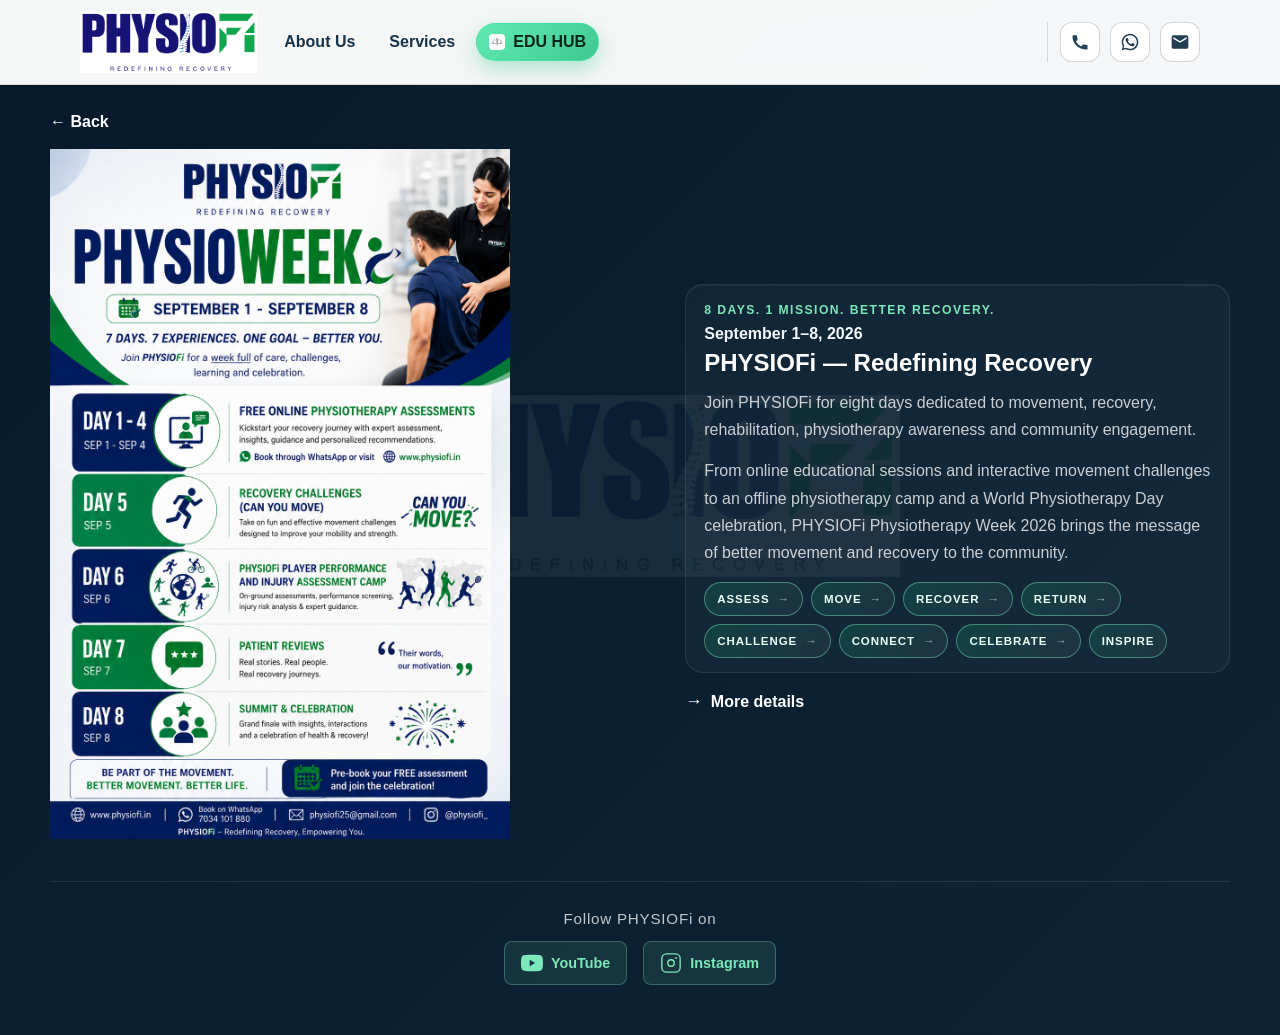
==== event-detail.html @ c36740af "Add files via upload" ====
<!DOCTYPE html>
<html lang="en">
  <head>
    <meta charset="UTF-8" />
    <meta name="viewport" content="width=device-width, initial-scale=1.0" />
    <title>Poster Details</title>
    <link rel="stylesheet" href="./styles.css" />
    <link rel="stylesheet" href="event.css" />
  </head>
  <body>
    <header class="topbar" id="top">
      <div class="container topbar__inner">
        <a class="brand" href="./" aria-label="Homepage">
          <img class="brand__logo" src="./logo.png" alt="PHYSIOFi logo" width="40" height="40" />
        </a>

        <nav class="nav" aria-label="Primary">
          <a class="nav__link" href="./#about">About Us</a>
          <a class="nav__link" href="./#services">Services</a>
          <a class="nav__link nav__link--edu" href="./#edu-hub">
            <img class="nav__edu-icon" src="./edu hub 2.png" alt="PHYSIOFi EDU HUB" width="18" height="18" />
            <span>EDU HUB</span>
          </a>
        </nav>

        <div class="quick" aria-label="Quick contact links">
          <div class="phone-menu-wrap">
            <a class="icon-btn" href="#" id="callLink" aria-label="Call us" aria-haspopup="true" aria-expanded="false" title="Call">
              <svg viewBox="0 0 24 24" aria-hidden="true">
                <path d="M6.62 10.79a15.05 15.05 0 0 0 6.59 6.59l2.2-2.2a1 1 0 0 1 1.01-.24c1.12.37 2.33.57 3.58.57a1 1 0 0 1 1 1V20a1 1 0 0 1-1 1C10.07 21 3 13.93 3 5a1 1 0 0 1 1-1h3.5a1 1 0 0 1 1 1c0 1.25.2 2.46.57 3.58a1 1 0 0 1-.24 1.01l-2.2 2.2Z" />
              </svg>
            </a>
            <div class="phone-menu" id="navPhoneMenu" hidden></div>
          </div>
          <a class="icon-btn" href="#" id="whatsAppLink" aria-label="WhatsApp us" title="WhatsApp">
            <svg viewBox="0 0 24 24" aria-hidden="true">
              <path d="M12.04 2C6.53 2 2.07 6.47 2.07 12c0 1.77.46 3.5 1.33 5.03L2 22l5.12-1.35A9.9 9.9 0 0 0 12.04 22c5.51 0 9.96-4.47 9.96-10S17.55 2 12.04 2Zm0 18.2c-1.55 0-3.06-.41-4.39-1.18l-.32-.19-3.04.8.81-2.96-.21-.34A8.17 8.17 0 0 1 3.88 12c0-4.52 3.67-8.2 8.16-8.2 4.5 0 8.16 3.68 8.16 8.2s-3.66 8.2-8.16 8.2Zm4.76-6.17c-.26-.13-1.54-.76-1.78-.85-.24-.09-.41-.13-.58.13-.17.26-.67.85-.82 1.03-.15.17-.3.2-.56.07-.26-.13-1.09-.4-2.07-1.28-.77-.69-1.29-1.54-1.44-1.8-.15-.26-.02-.4.11-.53.12-.12.26-.3.39-.45.13-.15.17-.26.26-.43.09-.17.04-.33-.02-.46-.06-.13-.58-1.39-.8-1.9-.21-.5-.43-.43-.58-.44h-.5c-.17 0-.46.07-.7.33-.24.26-.92.9-.92 2.2s.95 2.56 1.08 2.73c.13.17 1.86 2.85 4.5 3.99.63.27 1.12.43 1.5.55.63.2 1.2.17 1.65.1.5-.07 1.54-.63 1.76-1.24.22-.61.22-1.13.15-1.24-.07-.11-.24-.17-.5-.3Z" />
            </svg>
          </a>
          <a class="icon-btn" href="#" id="emailLink" aria-label="Email us" title="Email">
            <svg viewBox="0 0 24 24" aria-hidden="true">
              <path d="M20 4H4a2 2 0 0 0-2 2v12a2 2 0 0 0 2 2h16a2 2 0 0 0 2-2V6a2 2 0 0 0-2-2Zm0 4-8 5L4 8V6l8 5 8-5v2Z" />
            </svg>
          </a>
        </div>
      </div>
    </header>

    <main class="detail-page">
      <article class="detail-card">
        <header class="detail-header">
          <a class="back-link" href="./index.html">← Back</a>
        </header>

        <div class="detail-content">
          <div class="detail-image">
            <img id="detailImage" src="poster1.jpeg" alt="Event poster" />
          </div>

          <div class="detail-info">
            <div class="week-summary" aria-label="PHYSIOFi Physiotherapy Week overview">
              <div class="week-summary__eyebrow">8 Days. 1 Mission. Better Recovery.</div>
              <div class="week-summary__date">September 1–8, 2026</div>
              <div class="week-summary__title">PHYSIOFi — Redefining Recovery</div>
              <p class="week-summary__text">
                Join PHYSIOFi for eight days dedicated to movement, recovery, rehabilitation,
                physiotherapy awareness and community engagement.
              </p>
              <p class="week-summary__text">
                From online educational sessions and interactive movement challenges to an
                offline physiotherapy camp and a World Physiotherapy Day celebration,
                PHYSIOFi Physiotherapy Week 2026 brings the message of better movement and
                recovery to the community.
              </p>

              <div class="journey-steps" aria-label="Recovery journey steps">
                <span class="journey-step">ASSESS</span>
                <span class="journey-step">MOVE</span>
                <span class="journey-step">RECOVER</span>
                <span class="journey-step">RETURN</span>
                <span class="journey-step">CHALLENGE</span>
                <span class="journey-step">CONNECT</span>
                <span class="journey-step">CELEBRATE</span>
                <span class="journey-step">INSPIRE</span>
              </div>
            </div>

            <button class="more-details-toggle" type="button" aria-expanded="false">
              <span class="toggle-arrow">→</span>
              <span class="toggle-label">More details</span>
            </button>
          </div>
        </div>

        <div class="more-details-panel" hidden>
          <div class="more-details-header">
            <h3>More event highlights</h3>
          </div>

          <div class="event-itinerary" aria-label="PHYSIOFi Physiotherapy Week itinerary">
            <article class="day-card">
              <div class="day-card__copy">
                <div class="day-card__label">DAY 1 — SEPTEMBER 1</div>
                <h4>ASSESS</h4>
                <h5>Know Your Movement</h5>
                <p>
                  The campaign begins by helping people understand why movement matters.
                  Explore topics such as understanding common movement problems, the role of
                  physiotherapy, pain and movement awareness, posture, everyday habits, and
                  when professional assessment may be relevant.
                </p>
              </div>
            </article>

            <article class="day-card">
              <div class="day-card__copy">
                <div class="day-card__label">DAY 2 — SEPTEMBER 2</div>
                <h4>MOVE</h4>
                <h5>Move Better</h5>
                <p>
                  Day 2 focuses on movement awareness, mobility and healthy lifestyle habits,
                  helping people build better functional movement through posture, flexibility,
                  exercise patterns and everyday activity.
                </p>
              </div>
            </article>

            <article class="day-card">
              <div class="day-card__copy">
                <div class="day-card__label">DAY 3 — SEPTEMBER 3</div>
                <h4>RECOVER</h4>
                <h5>Understanding Recovery</h5>
                <p>
                  Recovery is a process—not simply the absence of pain. This day explores
                  rehabilitation principles including injury recovery, post-operative rehab,
                  musculoskeletal rehabilitation, exercise progression and functional recovery.
                </p>
              </div>
            </article>

            <article class="day-card">
              <div class="day-card__copy">
                <div class="day-card__label">DAY 4 — SEPTEMBER 4</div>
                <h4>RETURN</h4>
                <h5>Get Back to What You Love</h5>
                <p>
                  Recovery becomes meaningful when it helps people return to the activities
                  that matter most. Explore sports and physical activity, strength and
                  conditioning, functional rehabilitation, everyday movement and personal goals.
                </p>
              </div>
            </article>

            <article class="day-card">
              <div class="day-card__copy">
                <div class="day-card__label">DAY 5 — SEPTEMBER 5</div>
                <h4>CHALLENGE</h4>
                <h5>PHYSIOFi Recovery Challenge</h5>
                <p>
                  Can You Move? This online movement and engagement activity encourages people
                  to participate safely, stay active and share their recovery journey through a
                  guided challenge experience.
                </p>
              </div>
            </article>

            <article class="day-card day-card--featured" id="day-6-section">
              <div class="day-card__copy">
                <div class="day-card__label">DAY 6 — SEPTEMBER 6</div>
                <h4>CONNECT</h4>
                <h5>PHYSIOFi MOVE &amp; RECOVER CAMP</h5>
                <p>
                  Physiotherapy Beyond the Screen. After five days of online engagement,
                  PHYSIOFi brings the campaign into the community with an interactive day focused
                  on movement, rehabilitation and awareness.
                </p>
                <p>
                  The PHYSIOFi MOVE &amp; RECOVER CAMP is the campaign’s primary offline event,
                  bringing physiotherapy professionals and the community together to learn,
                  move and reconnect.
                </p>
                <div class="day-6-details">
                  <div class="event-detail-item">
                    <strong>Date:</strong>
                    <p>06 September 2026</p>
                  </div>
                  <div class="event-detail-item">
                    <strong>Venues:</strong>
                    <p>MMMHSS Kuttayi, Malappuram</p>
                    <p>Moulana Football Academy, Kuttayi</p>
                  </div>
                  <div class="event-detail-item">
                    <div class="contact-links">
                      <a href="tel:9995330769" class="contact-btn call-btn" aria-label="Call 9995330769">
                        <svg viewBox="0 0 24 24" aria-hidden="true">
                          <path d="M6.62 10.79a15.05 15.05 0 0 0 6.59 6.59l2.2-2.2a1 1 0 0 1 1.01-.24c1.12.37 2.33.57 3.58.57a1 1 0 0 1 1 1V20a1 1 0 0 1-1 1C10.07 21 3 13.93 3 5a1 1 0 0 1 1-1h3.5a1 1 0 0 1 1 1c0 1.25.2 2.46.57 3.58a1 1 0 0 1-.24 1.01l-2.2 2.2Z" />
                        </svg>
                        Call
                      </a>
                      <a href="https://wa.me/9995330769" class="contact-btn whatsapp-btn" target="_blank" aria-label="WhatsApp 9995330769">
                        <svg viewBox="0 0 24 24" aria-hidden="true">
                          <path d="M12.04 2C6.53 2 2.07 6.47 2.07 12c0 1.77.46 3.5 1.33 5.03L2 22l5.12-1.35A9.9 9.9 0 0 0 12.04 22c5.51 0 9.96-4.47 9.96-10S17.55 2 12.04 2Zm0 18.2c-1.55 0-3.06-.41-4.39-1.18l-.32-.19-3.04.8.81-2.96-.21-.34A8.17 8.17 0 0 1 3.88 12c0-4.52 3.67-8.2 8.16-8.2 4.5 0 8.16 3.68 8.16 8.2s-3.66 8.2-8.16 8.2Zm4.76-6.17c-.26-.13-1.54-.76-1.78-.85-.24-.09-.41-.13-.58.13-.17.26-.67.85-.82 1.03-.15.17-.3.2-.56.07-.26-.13-1.09-.4-2.07-1.28-.77-.69-1.29-1.54-1.44-1.8-.15-.26-.02-.4.11-.53.12-.12.26-.3.39-.45.13-.15.17-.26.26-.43.09-.17.04-.33-.02-.46-.06-.13-.58-1.39-.8-1.9-.21-.5-.43-.43-.58-.44h-.5c-.17 0-.46.07-.7.33-.24.26-.92.9-.92 2.2s.95 2.56 1.08 2.73c.13.17 1.86 2.85 4.5 3.99.63.27 1.12.43 1.5.55.63.2 1.2.17 1.65.1.5-.07 1.54-.63 1.76-1.24.22-.61.22-1.13.15-1.24-.07-.11-.24-.17-.5-.3Z" />
                        </svg>
                        WhatsApp
                      </a>
                    </div>
                    <p class="register-text"><strong>Register Now</strong></p>
                  </div>
                </div>              </div>

              <a class="day-card__visual" href="./event-detail.html?poster=2" aria-label="View poster 2">
                <img src="./poster2.jpeg" alt="Poster 2 for Day 6" />
              </a>
            </article>

            <article class="day-card">
              <div class="day-card__copy">
                <div class="day-card__label">DAY 7 — SEPTEMBER 7</div>
                <h4>CELEBRATE</h4>
                <h5>Behind Every Recovery</h5>
                <p>
                  Physiotherapy is about more than treatment. It is about helping people regain
                  movement, confidence, independence and quality of life. Day 7 celebrates the
                  physiotherapists, patients, athletes, healthcare professionals and communities
                  that make recovery possible.
                </p>
              </div>
            </article>

            <article class="day-card">
              <div class="day-card__copy">
                <div class="day-card__label">DAY 8 — SEPTEMBER 8</div>
                <h4>INSPIRE</h4>
                <h5>World Physiotherapy Day Grand Finale</h5>
                <p>
                  The final day brings PHYSIOFi Physiotherapy Week to its conclusion with a
                  special online celebration for World Physiotherapy Day, including the PHYSIOFi
                  Digital Physiotherapy Summit.
                </p>
                <ul>
                  <li>Expert Physiotherapy Talks</li>
                  <li>Sports Rehabilitation Session</li>
                  <li>The Future of Digital Physiotherapy</li>
                  <li>Patient Recovery Stories</li>
                  <li>Student &amp; Career Session</li>
                  <li>Live Q&amp;A</li>
                </ul>
              </div>
            </article>
          </div>
        </div>

        <div class="social-footer">
          <p class="follow-text">Follow PHYSIOFi on</p>
          <div class="social-links">
            <a href="https://www.youtube.com/@PHYSIOFI" target="_blank" rel="noopener noreferrer" class="social-btn youtube-btn" aria-label="Follow on YouTube">
              <svg viewBox="0 0 24 24" aria-hidden="true">
                <path d="M23.5 6.2c-.3-1.3-1.3-2.3-2.6-2.6C19.4 3 12 3 12 3s-7.4 0-8.9.6c-1.3.3-2.3 1.3-2.6 2.6C0 7.7 0 12 0 12s0 4.3.5 5.8c.3 1.3 1.3 2.3 2.6 2.6 1.5.6 8.9.6 8.9.6s7.4 0 8.9-.6c1.3-.3 2.3-1.3 2.6-2.6.5-1.5.5-5.8.5-5.8s0-4.3-.5-5.8zM9.5 15.6V8.4l5.9 3.6-5.9 3.6z" fill="currentColor" />
              </svg>
              YouTube
            </a>
            <a href="https://www.instagram.com/physiofi/" target="_blank" rel="noopener noreferrer" class="social-btn instagram-btn" aria-label="Follow on Instagram">
              <svg viewBox="0 0 24 24" aria-hidden="true">
                <path d="M7 2h10c2.76 0 5 2.24 5 5v10c0 2.76-2.24 5-5 5H7c-2.76 0-5-2.24-5-5V7c0-2.76 2.24-5 5-5z" fill="none" stroke="currentColor" stroke-width="1.5" />
                <circle cx="12" cy="12" r="3.5" fill="none" stroke="currentColor" stroke-width="1.5" />
                <circle cx="17.5" cy="6.5" r="1" fill="currentColor" />
              </svg>
              Instagram
            </a>
          </div>
        </div>
      </article>
    </main>

    <script>
      const posterData = {
        1: {
          title: 'Poster 1',
          image: 'poster1.jpeg',
          description: 'A special event experience designed to bring together innovation, learning, and meaningful networking for the PHYSIOFI community.',
          date: 'Date: Coming soon',
          location: 'Venue: To be announced'
        },
        2: {
          title: 'Poster 2',
          image: 'poster1.jpeg',
          description: 'Explore creative sessions, inspiring conversations, and an energetic atmosphere that celebrates progress, collaboration, and growth.',
          date: 'Date: Coming soon',
          location: 'Venue: To be announced'
        },
        3: {
          title: 'Poster 3',
          image: 'poster1.jpeg',
          description: 'Join us for a high-impact showcase of ideas, people, and experiences built for curiosity, connection, and unforgettable memories.',
          date: 'Date: Coming soon',
          location: 'Venue: To be announced'
        },
        4: {
          title: 'Poster 4',
          image: 'poster1.jpeg',
          description: 'A vibrant look into the event’s atmosphere, featuring creative energy, community spirit, and memorable moments.',
          date: 'Date: Coming soon',
          location: 'Venue: To be announced'
        },
        5: {
          title: 'Poster 5',
          image: 'poster1.jpeg',
          description: 'A full event snapshot capturing energy, inspiration, and the drive to connect with the people behind the vision.',
          date: 'Date: Coming soon',
          location: 'Venue: To be announced'
        },
        6: {
          title: 'Poster 6',
          image: 'poster1.jpeg',
          description: 'Another chapter of the PHYSIOFI story, designed to spotlight excitement, creativity, and unforgettable moments.',
          date: 'Date: Coming soon',
          location: 'Venue: To be announced'
        }
      };

      const params = new URLSearchParams(window.location.search);
      const posterId = Number(params.get('poster')) || 1;
      const poster = posterData[posterId] || posterData[1];

      const detailImage = document.getElementById('detailImage');
      const moreDetailsToggle = document.querySelector('.more-details-toggle');
      const moreDetailsPanel = document.querySelector('.more-details-panel');

      detailImage.src = poster.image;
      detailImage.alt = poster.title;

      if (moreDetailsToggle && moreDetailsPanel) {
        const toggleArrow = moreDetailsToggle.querySelector('.toggle-arrow');
        const toggleLabel = moreDetailsToggle.querySelector('.toggle-label');

        moreDetailsToggle.addEventListener('click', () => {
          const expanded = moreDetailsToggle.getAttribute('aria-expanded') === 'true';
          moreDetailsToggle.setAttribute('aria-expanded', String(!expanded));
          moreDetailsPanel.hidden = expanded;

          if (expanded) {
            toggleArrow.textContent = '→';
            toggleLabel.textContent = 'More details';
          } else {
            toggleArrow.textContent = '←';
            toggleLabel.textContent = 'Physioweek';
          }
        });
      }
    </script>
  </body>
</html>
---- styles.css ----
:root {
  --bg0: #041223; /* dark blue from brand */
  --bg1: #07213f;
  --panel: rgba(255, 255, 255, 0.06);
  --panel2: rgba(255, 255, 255, 0.08);
  --border: rgba(255, 255, 255, 0.12);
  --text: rgba(255, 255, 255, 0.92);
  --muted: rgba(255, 255, 255, 0.72);
  --muted2: rgba(255, 255, 255, 0.6);
  --green: #38e6a0;
  --green2: #18be7b;
  --danger: #ff5d5d;
  --shadow: 0 22px 60px rgba(0, 0, 0, 0.45);
  --radius: 16px;
  --radius2: 22px;
  --container: 1120px;
}

*,
*::before,
*::after {
  box-sizing: border-box;
}

html {
  scroll-behavior: smooth;
}

body {
  position: relative;
  margin: 0;
  font-family: ui-sans-serif, system-ui, -apple-system, Segoe UI, Roboto, Inter,
    Arial, "Noto Sans", "Apple Color Emoji", "Segoe UI Emoji";
  color: var(--text);
  background: radial-gradient(
      1000px 500px at 15% 10%,
      rgba(46, 229, 157, 0.14),
      transparent 60%
    ),
    radial-gradient(
      900px 520px at 90% 10%,
      rgba(46, 229, 157, 0.09),
      transparent 55%
    ),
    linear-gradient(180deg, var(--bg0), var(--bg1));
}

body::before {
  content: "";
  position: fixed;
  inset: 0;
  background: url("./logo.png") center 55% / min(55vw, 520px) no-repeat;
  opacity: 0.06;
  pointer-events: none;
  z-index: 0;
}

.topbar,
main,
.footer {
  position: relative;
  z-index: 1;
}

a {
  color: inherit;
  text-decoration: none;
}

.container {
  width: min(var(--container), calc(100% - 40px));
  margin: 0 auto;
}

.mono {
  font-family: ui-monospace, SFMono-Regular, Menlo, Monaco, Consolas,
    "Liberation Mono", "Courier New", monospace;
}

.skip-link {
  position: absolute;
  left: -999px;
  top: 12px;
  background: rgba(255, 255, 255, 0.9);
  color: #001018;
  padding: 10px 12px;
  border-radius: 10px;
  z-index: 9999;
}
.skip-link:focus {
  left: 12px;
}

.topbar {
  position: sticky;
  top: 0;
  z-index: 50;
  background: rgba(255, 255, 255, 0.96);
  border-bottom: 1px solid rgba(9, 28, 46, 0.12);
  backdrop-filter: blur(8px);
}

.topbar__inner {
  display: flex;
  align-items: center;
  justify-content: flex-start;
  gap: 14px;
  min-height: 84px;
  padding: 10px 0;
}

.brand {
  display: inline-flex;
  align-items: center;
  gap: 0;
  flex: 0 0 auto;
  line-height: 0;
}
.brand__logo {
  width: auto;
  height: 62px;
  max-width: min(42vw, 300px);
  object-fit: contain;
  display: block;
  border: 0;
  border-radius: 0;
  background: transparent;
  box-shadow: none;
}

.nav {
  display: flex;
  align-items: center;
  gap: 8px;
}
.nav__link {
  display: inline-flex;
  align-items: center;
  padding: 9px 12px;
  border-radius: 999px;
  color: #17344a;
  font-weight: 600;
  border: 1px solid transparent;
}
.nav__link:hover {
  color: #0d5a43;
  border-color: rgba(56, 230, 160, 0.45);
  background: rgba(56, 230, 160, 0.16);
}
.nav__link:focus-visible,
.nav__link:active {
  color: #0d5a43;
  border-color: rgba(56, 230, 160, 0.5);
  background: rgba(56, 230, 160, 0.18);
}
.nav__link--cta {
  color: #02131a;
  background: linear-gradient(135deg, var(--green), var(--green2));
  border-color: transparent;
}
.nav__link--cta:hover {
  filter: brightness(1.03);
}

.nav__link--edu {
  color: #04261c;
  display: inline-flex;
  align-items: center;
  gap: 8px;
  font-weight: 800;
  border-color: rgba(56, 230, 160, 0.42);
  background: linear-gradient(
    135deg,
    rgba(56, 230, 160, 0.78),
    rgba(24, 190, 123, 0.82)
  );
  box-shadow: 0 8px 20px rgba(24, 190, 123, 0.32);
}

.nav__edu-icon {
  width: 16px;
  height: 16px;
  border-radius: 4px;
  object-fit: cover;
  flex: 0 0 16px;
}

.nav__link--edu:hover,
.nav__link--edu:focus-visible,
.nav__link--edu:active {
  color: #021b13;
  border-color: rgba(56, 230, 160, 0.75);
  background: linear-gradient(
    135deg,
    rgba(56, 230, 160, 0.92),
    rgba(24, 190, 123, 0.94)
  );
  transform: translateY(-1px);
}

.quick {
  display: inline-flex;
  gap: 10px;
  align-items: center;
  margin-left: auto;
  padding-left: 12px;
  border-left: 1px solid rgba(9, 28, 46, 0.15);
}

.phone-menu-wrap {
  position: relative;
}
.icon-btn {
  width: 40px;
  height: 40px;
  display: inline-flex;
  align-items: center;
  justify-content: center;
  border-radius: 12px;
  border: 1px solid rgba(9, 28, 46, 0.18);
  background: #ffffff;
}
.icon-btn:hover {
  background: rgba(9, 28, 46, 0.05);
  border-color: rgba(9, 28, 46, 0.28);
}
.icon-btn svg {
  width: 20px;
  height: 20px;
  fill: #17344a;
  opacity: 0.95;
}

.phone-menu {
  position: absolute;
  top: calc(100% + 10px);
  right: 0;
  min-width: 190px;
  display: grid;
  gap: 4px;
  padding: 8px;
  border-radius: 12px;
  border: 1px solid rgba(9, 28, 46, 0.18);
  background: #ffffff;
  box-shadow: 0 8px 22px rgba(0, 0, 0, 0.15);
  z-index: 50;
}

.phone-menu[hidden] {
  display: none;
}

.phone-menu__item {
  color: #17344a;
  font-size: 14px;
  font-weight: 700;
  padding: 7px 8px;
  border-radius: 8px;
}

.phone-menu__item:hover {
  background: rgba(56, 230, 160, 0.14);
  color: #0d5a43;
}

.hero {
  padding: 56px 0 46px;
}
.hero__inner {
  display: grid;
  grid-template-columns: 1.25fr 0.75fr;
  gap: 22px;
  align-items: start;
}
.hero__stack {
  display: grid;
  gap: 24px;
}
.hero-block {
  padding: 0;
}
.hero-split {
  display: grid;
  grid-template-columns: 1.35fr 0.65fr;
  gap: 22px;
  align-items: start;
}
.hero-split__aside {
  display: grid;
  gap: 12px;
}
.hero-point {
  padding: 14px 14px 13px;
  border: 1px solid rgba(56, 230, 160, 0.28);
  border-radius: 14px;
  background: rgba(255, 255, 255, 0.04);
  min-height: 112px;
  transition: transform 0.2s ease, border-color 0.2s ease, box-shadow 0.2s ease;
}
.hero-point:hover {
  transform: translateY(-3px);
  border-color: rgba(56, 230, 160, 0.58);
  box-shadow: 0 12px 28px rgba(0, 0, 0, 0.22);
}
.hero-point__title {
  margin: 0 0 6px;
  font-size: 16px;
  letter-spacing: 0.2px;
  color: rgba(46, 229, 157, 0.95);
}
.hero-point__text {
  margin: 0;
  color: var(--muted);
  line-height: 1.6;
  font-size: 15px;
}
.process {
  display: grid;
  grid-template-columns: repeat(4, minmax(0, 1fr));
  gap: 12px;
  margin-top: 12px;
}
.process__step {
  border: 1px solid rgba(56, 230, 160, 0.3);
  border-radius: 14px;
  background: linear-gradient(
    135deg,
    rgba(56, 230, 160, 0.12),
    rgba(255, 255, 255, 0.03) 60%
  );
  padding: 14px 10px;
  font-weight: 800;
  font-size: 15px;
  text-align: center;
  line-height: 1.35;
  box-shadow: 0 8px 20px rgba(0, 0, 0, 0.16);
  transition: transform 0.2s ease, border-color 0.2s ease, box-shadow 0.2s ease,
    background 0.2s ease;
}
.process__step:hover {
  transform: translateY(-3px);
  border-color: rgba(56, 230, 160, 0.72);
  box-shadow: 0 14px 28px rgba(0, 0, 0, 0.24);
  background: linear-gradient(
    135deg,
    rgba(56, 230, 160, 0.2),
    rgba(255, 255, 255, 0.06) 60%
  );
}
.process__step:focus-visible {
  outline: 3px solid rgba(56, 230, 160, 0.42);
  outline-offset: 2px;
}
.kicker {
  display: inline-flex;
  align-items: center;
  gap: 10px;
  padding: 8px 12px;
  border-radius: 999px;
  border: 1px solid rgba(46, 229, 157, 0.28);
  background: rgba(46, 229, 157, 0.08);
  color: rgba(46, 229, 157, 0.95);
  font-weight: 700;
  margin: 0 0 14px;
}

h1 {
  font-size: clamp(30px, 4.2vw, 44px);
  line-height: 1.08;
  margin: 0 0 10px;
  letter-spacing: -0.5px;
}

.hero-title-balance {
  margin: -2px 0 12px;
  color: var(--muted);
  font-size: clamp(19px, 2.5vw, 25px);
  font-weight: 650;
  line-height: 1.3;
}

.subhead {
  color: var(--muted);
  margin: 0 0 18px;
  font-size: 18px;
  line-height: 1.75;
  max-width: 72ch;
}

.hero__actions {
  display: flex;
  gap: 10px;
  flex-wrap: wrap;
  margin: 0 0 10px;
}

.note {
  margin: 0;
  color: var(--muted2);
  font-size: 13px;
}

.btn {
  display: inline-flex;
  align-items: center;
  justify-content: center;
  padding: 10px 14px;
  border-radius: 999px;
  border: 1px solid var(--border);
  font-weight: 700;
  letter-spacing: 0.2px;
  cursor: pointer;
  user-select: none;
}
.btn:focus-visible,
.icon-btn:focus-visible,
.nav__link:focus-visible,
.contact-card:focus-visible {
  outline: 3px solid rgba(46, 229, 157, 0.35);
  outline-offset: 3px;
}
.btn--primary {
  border-color: transparent;
  background: linear-gradient(135deg, var(--green), var(--green2));
  color: #041418;
}
.btn--primary:hover {
  filter: brightness(1.03);
}
.btn--ghost {
  background: rgba(255, 255, 255, 0.03);
  color: var(--text);
}
.btn--ghost:hover {
  background: rgba(255, 255, 255, 0.06);
}

.hero__card {
  border: 1px solid var(--border);
  border-radius: var(--radius2);
  background: linear-gradient(
      135deg,
      rgba(46, 229, 157, 0.08),
      rgba(255, 255, 255, 0.02) 55%
    ),
    rgba(255, 255, 255, 0.03);
  box-shadow: var(--shadow);
  padding: 18px;
}
.stat {
  padding: 12px;
  border-radius: 14px;
  border: 1px solid rgba(255, 255, 255, 0.1);
  background: rgba(0, 0, 0, 0.12);
}
.stat + .stat {
  margin-top: 10px;
}
.stat__label {
  display: block;
  color: var(--muted2);
  font-weight: 700;
  font-size: 12px;
  letter-spacing: 0.5px;
  text-transform: uppercase;
}
.stat__value {
  display: block;
  margin-top: 6px;
  font-weight: 800;
}

.section {
  padding: 42px 0;
}
.section--alt {
  background: rgba(255, 255, 255, 0.02);
  border-top: 1px solid rgba(255, 255, 255, 0.05);
  border-bottom: 1px solid rgba(255, 255, 255, 0.05);
}

.section--edu-hub {
  position: relative;
  border-top: 1px solid rgba(56, 230, 160, 0.36);
  border-bottom: 1px solid rgba(56, 230, 160, 0.28);
  background:
    radial-gradient(
      900px 320px at 20% 20%,
      rgba(56, 230, 160, 0.2),
      transparent 60%
    ),
    linear-gradient(
      180deg,
      rgba(7, 40, 58, 0.55) 0%,
      rgba(7, 25, 44, 0.55) 100%
    );
}

.section--edu-hub h2 {
  padding: 10px 14px;
  border-radius: 12px;
  border: 1px solid rgba(56, 230, 160, 0.4);
  background: rgba(56, 230, 160, 0.12);
  box-shadow: 0 10px 28px rgba(24, 190, 123, 0.22);
}

.edu-hub__title {
  display: inline-flex;
  align-items: center;
  gap: 9px;
}

.edu-hub__title-logo {
  width: 24px;
  height: 24px;
  border-radius: 6px;
  object-fit: cover;
  flex: 0 0 24px;
}

.section--edu-hub .lead {
  max-width: 980px;
  color: rgba(255, 255, 255, 0.9);
}

.edu-hub__symbol {
  display: block;
  width: 84px;
  height: 84px;
  margin: 0 0 10px;
  border-radius: 14px;
  border: 1px solid rgba(56, 230, 160, 0.38);
  box-shadow: 0 10px 24px rgba(0, 0, 0, 0.24);
  object-fit: cover;
}

.edu-hub__panel {
  border-color: rgba(56, 230, 160, 0.42);
  background: rgba(56, 230, 160, 0.08);
  box-shadow: 0 12px 34px rgba(24, 190, 123, 0.2);
  display: flex;
  gap: 18px;
  align-items: flex-start;
}

.edu-hub__panel-content {
  flex: 1 1 auto;
  min-width: 0;
}

.edu-hub__panel-image {
  width: 220px;
  height: 180px;
  flex: 0 0 220px;
  border-radius: var(--radius);
  object-fit: cover;
  border: 1px solid rgba(56, 230, 160, 0.38);
  box-shadow: 0 10px 24px rgba(0, 0, 0, 0.18);
}

.edu-hub__insta {
  margin-top: 12px;
  display: inline-flex;
  align-items: center;
  gap: 8px;
  padding: 8px 12px;
  border-radius: 12px;
  border: 1px solid rgba(56, 230, 160, 0.35);
  background: rgba(56, 230, 160, 0.1);
  color: rgba(255, 255, 255, 0.95);
  font-weight: 700;
}

.edu-hub__insta svg {
  width: 18px;
  height: 18px;
  fill: rgba(56, 230, 160, 0.98);
}

.edu-hub__insta:hover {
  border-color: rgba(56, 230, 160, 0.6);
  background: rgba(56, 230, 160, 0.16);
}

h2 {
  margin: 0 0 10px;
  font-size: 26px;
  letter-spacing: -0.2px;
}

section[aria-labelledby="how-it-works-title"] {
  margin-top: 36px;
}

#how-it-works-title {
  font-size: clamp(32px, 4vw, 42px);
  line-height: 1.15;
  margin-bottom: 14px;
}

.lead {
  margin: 0 0 18px;
  color: var(--muted);
  line-height: 1.6;
}

.service-grid {
  display: grid;
  grid-template-columns: repeat(4, minmax(0, 1fr));
  gap: 24px;
}

.service-card {
  margin: 0;
  border: 1px solid rgba(255, 255, 255, 0.08);
  border-radius: 14px;
  background: #0d3552;
  overflow: hidden;
  transition: border-color 0.2s ease, box-shadow 0.2s ease, transform 0.2s ease;
  padding: 12px 12px 42px;
  position: relative;
  min-height: 172px;
  display: flex;
  flex-direction: column;
  align-items: center;
  text-align: center;
}

.service-card:hover {
  transform: translateY(-3px);
  border-color: rgba(255, 255, 255, 0.16);
  box-shadow: 0 14px 28px rgba(0, 0, 0, 0.22);
}

.service-card__media {
  display: flex;
  align-items: center;
  justify-content: center;
  min-height: 100px;
  width: 100%;
  margin: 0 0 4px;
  position: relative;
}
.service-card img {
  max-height: 118px;
  max-width: 88%;
  width: auto;
  height: auto;
  object-fit: contain;
  display: block;
  opacity: 0.88;
  filter: brightness(1.05) contrast(0.94);
  position: relative;
  z-index: 1;
  -webkit-mask-image: radial-gradient(
    ellipse 92% 88% at 50% 50%,
    #000 42%,
    transparent 72%
  );
  mask-image: radial-gradient(
    ellipse 92% 88% at 50% 50%,
    #000 42%,
    transparent 72%
  );
}
.service-card h3 {
  margin: 6px 0 0;
  font-size: 14px;
  font-weight: 800;
  line-height: 1.3;
  color: var(--text);
  width: 100%;
  text-align: center;
}

.service-card p {
  margin: 0;
  position: absolute;
  inset: auto 10px 10px 10px;
  border-radius: 10px;
  padding: 10px 10px;
  text-align: left;
  background: rgba(2, 8, 18, 0.96);
  border: 1px solid rgba(255, 255, 255, 0.14);
  color: rgba(255, 255, 255, 0.94);
  font-weight: 600;
  font-size: 13px;
  line-height: 1.5;
  box-shadow: 0 8px 20px rgba(0, 0, 0, 0.35);
  opacity: 0;
  transform: translateY(6px);
  pointer-events: none;
  transition: opacity 0.2s ease, transform 0.2s ease;
}

.service-card:hover p {
  opacity: 1;
  transform: translateY(0);
}

.online-clinic__points {
  margin: 6px 0 0;
  padding-left: 18px;
}
.online-clinic__points li {
  margin: 8px 0;
  color: var(--text);
  line-height: 1.55;
}

.grid {
  display: grid;
  grid-template-columns: repeat(3, minmax(0, 1fr));
  gap: 12px;
}

.panel {
  border: 1px solid var(--border);
  background: rgba(255, 255, 255, 0.03);
  border-radius: var(--radius);
  padding: 16px;
}
.panel h3 {
  margin: 0 0 6px;
  font-size: 16px;
}
.panel p {
  margin: 0;
  color: var(--muted);
  line-height: 1.55;
}

.contact {
  display: grid;
  grid-template-columns: 0.95fr 1.05fr;
  gap: 16px;
  align-items: start;
}

.contact-cards {
  display: grid;
  grid-template-columns: 1fr;
  gap: 10px;
  margin-top: 14px;
}
.contact-card {
  border: 1px solid var(--border);
  background: rgba(255, 255, 255, 0.03);
  border-radius: 16px;
  padding: 14px;
  display: grid;
  gap: 6px;
}
.contact-card:hover {
  border-color: rgba(46, 229, 157, 0.35);
  background: rgba(46, 229, 157, 0.06);
}
.contact-card__title {
  color: var(--muted2);
  font-size: 12px;
  font-weight: 800;
  letter-spacing: 0.5px;
  text-transform: uppercase;
}
.contact-card__value {
  font-weight: 800;
}

.phone-list {
  display: grid;
  gap: 6px;
}

.phone-link {
  color: var(--text);
  font-weight: 800;
}

.phone-link:hover {
  color: rgba(56, 230, 160, 0.95);
}

.form {
  border: 1px solid var(--border);
  border-radius: var(--radius2);
  background: rgba(0, 0, 0, 0.16);
  box-shadow: var(--shadow);
  padding: 18px;
}
.hero__form {
  width: min(720px, 92vw);
}
.hero__form--inline {
  width: min(430px, 100%);
  justify-self: end;
  position: sticky;
  top: 102px;
}

body.is-booking-open .topbar,
body.is-booking-open main,
body.is-booking-open .footer {
  filter: blur(5px);
  pointer-events: none;
  user-select: none;
}

.booking-modal-overlay {
  z-index: 110;
  align-items: center;
  background: rgba(1, 8, 18, 0.42);
  backdrop-filter: blur(3px);
}
.booking-modal {
  width: min(780px, 96vw);
  border: 1px solid var(--border);
  border-radius: var(--radius2);
  background: rgba(3, 19, 38, 0.96);
  box-shadow: var(--shadow);
  padding: 14px;
}
.booking-modal__head {
  display: flex;
  align-items: center;
  justify-content: space-between;
  gap: 10px;
  margin-bottom: 8px;
}
.booking-modal__head h2 {
  margin: 0;
  font-size: 24px;
}
.booking-modal__close {
  width: 36px;
  height: 36px;
  border-radius: 10px;
  border: 1px solid rgba(255, 255, 255, 0.24);
  background: rgba(255, 255, 255, 0.06);
  color: var(--text);
  font-size: 24px;
  line-height: 1;
  cursor: pointer;
}
.booking-modal__close:hover {
  border-color: rgba(56, 230, 160, 0.56);
  background: rgba(56, 230, 160, 0.14);
}

.field {
  margin-bottom: 12px;
}
.field label {
  display: block;
  font-weight: 800;
  margin-bottom: 6px;
  letter-spacing: 0.2px;
}
.field input,
.field textarea {
  width: 100%;
  border-radius: 14px;
  border: 1px solid rgba(255, 255, 255, 0.14);
  background: rgba(255, 255, 255, 0.03);
  padding: 11px 12px;
  color: var(--text);
  outline: none;
  font-size: 14px;
}
.field input::placeholder,
.field textarea::placeholder {
  color: rgba(255, 255, 255, 0.5);
}
.field input:focus,
.field textarea:focus {
  border-color: rgba(46, 229, 157, 0.5);
  box-shadow: 0 0 0 4px rgba(46, 229, 157, 0.12);
}
.field__hint {
  margin: 6px 0 0;
  color: var(--muted2);
  font-size: 12px;
}
.field__error {
  margin: 6px 0 0;
  color: #ffd0d0;
  font-size: 12px;
  min-height: 16px;
}

.form__actions {
  display: flex;
  gap: 10px;
  flex-wrap: wrap;
  margin-top: 10px;
}

.toast {
  margin-top: 12px;
  padding: 10px 12px;
  border-radius: 14px;
  border: 1px solid rgba(46, 229, 157, 0.3);
  background: rgba(46, 229, 157, 0.08);
  color: rgba(46, 229, 157, 0.95);
  font-weight: 800;
  display: none;
}
.toast.is-visible {
  display: block;
}
.toast.is-error {
  border-color: rgba(255, 93, 93, 0.35);
  background: rgba(255, 93, 93, 0.08);
  color: rgba(255, 208, 208, 0.98);
}

.modal-overlay {
  position: fixed;
  inset: 0;
  z-index: 120;
  display: grid;
  align-items: end;
  justify-items: center;
  padding: 14px;
  background: rgba(1, 8, 18, 0.32);
  backdrop-filter: blur(1px);
}
.modal-overlay[hidden] {
  display: none;
}
.modal {
  width: min(560px, 100%);
  border: 1px solid var(--border);
  border-radius: var(--radius2);
  background: #ffffff;
  color: #0b1b2b;
  box-shadow: var(--shadow);
  padding: 14px;
}
.modal h2 {
  margin: 0 0 8px;
  font-size: 22px;
}
.modal .lead,
.modal p {
  margin-bottom: 0;
  color: rgba(11, 27, 43, 0.8);
  font-size: 14px;
  line-height: 1.45;
}
.modal .btn--ghost {
  background: #f3f6fa;
  color: #0b1b2b;
  border-color: rgba(11, 27, 43, 0.22);
}
.modal .btn--ghost:hover {
  background: #e9eff6;
}
.modal .btn--primary {
  color: #04202d;
}
.modal__actions {
  display: flex;
  justify-content: flex-end;
  flex-wrap: wrap;
  gap: 10px;
  margin-top: 14px;
}

.footer {
  padding: 26px 0 40px;
  border-top: 1px solid rgba(255, 255, 255, 0.08);
  background: #031326;
}
.footer__inner {
  display: flex;
  align-items: flex-start;
  justify-content: space-between;
  gap: 40px;
  width: min(1280px, calc(100% - 16px));
  margin-left: 8px;
  margin-right: auto;
}
.footer__column {
  display: flex;
  flex-direction: column;
  align-items: flex-start;
  gap: 10px;
  flex: 0 0 min(460px, 38vw);
  max-width: 460px;
}
.footer__logo {
  width: min(430px, 95%);
  height: auto;
  display: block;
  object-fit: contain;
  opacity: 1;
  mix-blend-mode: normal;
  filter: contrast(1.16) saturate(1.1) brightness(1.06) drop-shadow(1px 0 0 #fff)
    drop-shadow(-1px 0 0 #fff) drop-shadow(0 1px 0 #fff)
    drop-shadow(0 -1px 0 #fff) drop-shadow(0 2px 6px rgba(255, 255, 255, 0.18));
}
.footer__contact {
  color: rgba(255, 255, 255, 0.9);
  font-weight: 700;
}
.footer__phone-list {
  display: grid;
  gap: 6px;
  margin-bottom: 2px;
}
.footer__contact:hover {
  color: rgba(56, 230, 160, 0.95);
}
.footer__socials {
  display: inline-flex;
  align-items: center;
  gap: 10px;
}
.footer__social {
  width: 38px;
  height: 38px;
  display: inline-flex;
  align-items: center;
  justify-content: center;
  border-radius: 10px;
  border: 1px solid rgba(255, 255, 255, 0.2);
  background: rgba(255, 255, 255, 0.05);
}
.footer__social:hover {
  border-color: rgba(56, 230, 160, 0.5);
  background: rgba(56, 230, 160, 0.1);
}
.footer__social svg {
  width: 20px;
  height: 20px;
  fill: rgba(255, 255, 255, 0.9);
}
.footer__social:hover svg {
  fill: rgba(56, 230, 160, 0.98);
}

.footer__edu-hub {
  margin-top: 8px;
  display: flex;
  flex-direction: column;
  align-items: flex-start;
  gap: 6px;
}

.footer__edu-link {
  display: inline-flex;
  align-items: center;
  gap: 8px;
}

.footer__edu-link svg {
  width: 18px;
  height: 18px;
  fill: rgba(255, 255, 255, 0.92);
}

.footer__edu-link:hover svg {
  fill: rgba(56, 230, 160, 0.98);
}
.footer__muted {
  margin: 8px 0 0;
  color: var(--muted2);
}
.footer__copyright {
  margin: 18px 0 0;
  text-align: center;
}
.footer__link {
  color: rgba(46, 229, 157, 0.95);
  font-weight: 800;
}
.footer__terms {
  margin-top: 12px;
}
.footer__link:hover {
  text-decoration: underline;
}

.footer__services {
  flex: 1;
  min-width: 420px;
  padding-left: 8px;
  color: rgba(255, 255, 255, 0.9);
}
.footer__services-grid {
  display: grid;
  grid-template-columns: repeat(2, minmax(0, 1fr));
  gap: 18px;
}
.footer__services-group {
  margin: 8px 0 6px;
  font-size: 15px;
  color: rgba(56, 230, 160, 0.96);
}
.footer__services-list {
  margin: 0;
  padding-left: 18px;
}
.footer__services-list li {
  margin: 4px 0;
  color: rgba(255, 255, 255, 0.8);
}
.footer__term {
  position: relative;
  display: inline-block;
  text-decoration: none;
  text-underline-offset: 3px;
  cursor: default;
}
.footer__term:hover {
  text-decoration: underline;
  text-decoration-color: rgba(56, 230, 160, 0.55);
}
.footer__term::after {
  content: attr(data-term);
  position: absolute;
  left: 0;
  bottom: calc(100% + 8px);
  min-width: max-content;
  max-width: 280px;
  padding: 6px 8px;
  border-radius: 8px;
  border: 1px solid rgba(56, 230, 160, 0.4);
  background: rgba(3, 19, 38, 0.98);
  color: rgba(255, 255, 255, 0.95);
  font-size: 12px;
  line-height: 1.25;
  opacity: 0;
  pointer-events: none;
  transform: translateY(4px);
  transition: opacity 0.18s ease, transform 0.18s ease;
}
.footer__term:hover::after {
  opacity: 1;
  transform: translateY(0);
}

@media (max-width: 960px) {
  .service-grid {
    grid-template-columns: repeat(2, minmax(0, 1fr));
  }
}

@media (max-width: 920px) {
  .hero__inner {
    grid-template-columns: 1fr;
  }
  .hero__form--inline {
    width: 100%;
    position: static;
  }
  .hero-split {
    grid-template-columns: 1fr;
  }
  .process {
    grid-template-columns: 1fr;
  }
  .contact {
    grid-template-columns: 1fr;
  }
  .grid {
    grid-template-columns: 1fr;
  }
  .nav {
    display: none;
  }
  .footer__inner {
    flex-direction: column;
  }
  .footer__services-grid {
    grid-template-columns: 1fr;
  }

  .edu-hub__panel {
    flex-direction: column;
  }

  .edu-hub__panel-image {
    width: 100%;
    height: auto;
    flex: 0 0 auto;
  }
}

/* ---------------------------------------------------------
   MOBILE ONLY - These rules are INVISIBLE to Desktop
   --------------------------------------------------------- */
@media screen and (max-width: 768px) {
    
    /* 1. Shrink the logo ONLY on phones */
    /* If your logo has a different class name, use that here */
    header img, .logo img, .navbar-brand img {
        max-width: 160px !important; 
        height: auto !important;
        margin: 0 auto !important;
        display: block !important;
    }

    /* 2. Stack the Header elements */
    header, .header-container {
        flex-direction: column !important;
        height: auto !important;
        padding: 15px 0 !important;
        text-align: center;
    }

    /* 3. Stop the horizontal "Wobble" and grey space */
    html, body {
        overflow-x: hidden !important;
        width: 100% !important;
        position: relative;
    }

    /* 4. Fix the "Edu Hub" and Content Alignment */
    .container, .content-section, .edu-hub-container {
        width: 90% !important; /* Centers it with clean side-margins */
        margin: 0 auto !important;
        box-sizing: border-box !important;
    }

    /* 5. Force the cards to stack neatly */
    .service-grid {
        display: flex !important;
        flex-direction: column !important;
        align-items: center !important;
    }

    .card, .service-card {
        width: 100% !important;
        max-width: 320px; /* Keeps cards from becoming too "stretched" */
    }
}
/* ---------------------------------------------------------
/* This targets the body ONLY when the modal is open */
body.is-booking-open {
  /* 1. Stops Desktop/Laptop scrolling */
  overflow: hidden !important; 

  /* 2. Stops Mobile Touch scrolling */
  touch-action: none !important; 
  -webkit-overflow-scrolling: none;

  /* 3. Fixes the "White Background" issue */
  /* Ensures the body stays the full size of the screen and keeps its color */
  height: 100vh !important;
  width: 100% !important;
  background-color: #0a192f !important; /* REPLACE with your site's dark color code */
}

/* Ensure the Modal itself has a solid or semi-transparent background */
#bookingModal {
  position: fixed;
  top: 0;
  left: 0;
  width: 100%;
  height: 100%;
  background-color: rgba(10, 25, 47, 0.9); /* Dark background with slight transparency */
  z-index: 1000;
  overflow-y: auto; /* Allows the FORM to scroll if it's longer than the screen */
}
---- event.css ----
:root {
  --bg: #071a2b;
  --bg2: #0d2435;
  --panel: rgba(255, 255, 255, 0.94);
  --text: #1c2430;
  --muted: #5f6774;
  --accent: #16c082;
  --accent-dark: #0c7355;
  --line: rgba(10, 24, 38, 0.08);
  --shadow: 0 20px 48px rgba(7, 15, 28, 0.22);
}

* {
  box-sizing: border-box;
}

html, body {
  margin: 0;
  min-height: 100%;
  font-family: "Segoe UI", Tahoma, Geneva, Verdana, sans-serif;
  background: linear-gradient(135deg, var(--bg), var(--bg2));
  color: var(--text);
}

body {
  min-height: 100vh;
}

img {
  display: block;
  max-width: 100%;
}

button,
a {
  font: inherit;
}

.detail-page {
  min-height: 100vh;
  display: block;
  padding: 28px 20px 50px;
}

.detail-card {
  width: min(1180px, 100%);
  background: transparent;
  border-radius: 0;
  overflow: visible;
  box-shadow: none;
  border: none;
  margin: 0 auto;
}

.detail-header {
  display: flex;
  align-items: center;
  justify-content: flex-start;
  padding: 0 0 18px;
  background: transparent;
  color: #fff;
}

.back-link {
  color: #ffffff;
  text-decoration: none;
  font-weight: 700;
}

.detail-content {
  display: grid;
  grid-template-columns: minmax(260px, 1.1fr) minmax(260px, 1fr);
  gap: 36px;
  align-items: center;
}

.detail-image {
  display: flex;
  align-items: center;
  justify-content: flex-start;
  padding: 0;
  background: transparent;
  border-right: none;
}

.detail-image img {
  width: min(100%, 460px);
  max-height: 78vh;
  object-fit: contain;
  border-radius: 0;
  box-shadow: none;
  background: transparent;
}

.detail-info {
  padding: 0;
  display: flex;
  flex-direction: column;
  justify-content: center;
  background: transparent;
}

.detail-info h2 {
  margin: 0 0 12px;
  font-size: clamp(1.7rem, 3vw, 2.4rem);
  color: #f2f7ff;
}

.detail-info p {
  margin: 0 0 14px;
  line-height: 1.7;
  color: rgba(255, 255, 255, 0.78);
  font-size: 1rem;
}

.week-summary {
  margin-top: 8px;
  padding: 18px 18px 14px;
  border-radius: 18px;
  border: 1px solid rgba(255, 255, 255, 0.09);
  background: rgba(255, 255, 255, 0.03);
  box-shadow: inset 0 1px 0 rgba(255, 255, 255, 0.05);
}

.week-summary__eyebrow {
  color: #7ce7b9;
  font-size: 0.76rem;
  font-weight: 700;
  letter-spacing: 0.12em;
  text-transform: uppercase;
  margin-bottom: 8px;
}

.week-summary__date {
  color: #f5f9ff;
  font-size: 1rem;
  font-weight: 700;
  margin-bottom: 6px;
}

.week-summary__title {
  color: #ffffff;
  font-size: clamp(1.1rem, 2vw, 1.5rem);
  font-weight: 800;
  margin: 0 0 12px;
}

.week-summary__text {
  margin: 0 0 10px;
  color: rgba(255, 255, 255, 0.78);
}

.journey-steps {
  display: flex;
  flex-wrap: wrap;
  gap: 8px;
  margin-top: 16px;
}

.journey-step {
  display: inline-flex;
  align-items: center;
  justify-content: center;
  min-height: 34px;
  padding: 8px 12px;
  border-radius: 999px;
  background: linear-gradient(135deg, rgba(22, 192, 130, 0.18), rgba(255, 255, 255, 0.05));
  border: 1px solid rgba(124, 231, 185, 0.45);
  color: #ebfff6;
  font-size: 0.72rem;
  font-weight: 800;
  letter-spacing: 0.08em;
  white-space: nowrap;
}

.journey-step:not(:last-child)::after {
  content: "→";
  margin-left: 8px;
  color: rgba(255, 255, 255, 0.6);
}

.more-details-toggle {
  width: fit-content;
  margin-top: 18px;
  padding: 0;
  border: none;
  background: transparent;
  color: #ffffff;
  font-weight: 700;
  cursor: pointer;
  display: inline-flex;
  align-items: center;
  gap: 8px;
  transition: opacity 0.2s ease, transform 0.2s ease;
}

.more-details-toggle:hover {
  opacity: 0.9;
  transform: translateX(1px);
}

.toggle-arrow {
  display: inline-block;
  font-size: 1.1rem;
  transition: transform 0.25s ease;
}

.more-details-toggle[aria-expanded="true"] .toggle-arrow {
  transform: translateX(-2px);
}

.more-details-panel {
  width: 100%;
  margin: 26px 0 0;
  padding: 0;
  border-radius: 0;
  background: transparent;
  border: none;
  max-height: 0;
  overflow: hidden;
  opacity: 0;
  transition: max-height 0.5s ease, opacity 0.28s ease, margin-top 0.28s ease;
}

.more-details-panel:not([hidden]) {
  max-height: 2200px;
  opacity: 1;
  overflow: visible;
}

.more-details-panel[hidden] {
  display: block;
  padding-top: 0;
  padding-bottom: 0;
  margin-top: 0;
}

.more-details-header h3 {
  margin: 0 0 18px;
  color: #ffffff;
  font-size: 1.2rem;
  letter-spacing: 0.02em;
}

.event-itinerary {
  display: flex;
  flex-wrap: wrap;
  gap: 24px 28px;
  align-items: stretch;
}

.day-card {
  flex: 1 1 320px;
  min-width: 260px;
  display: block;
  padding: 0;
  border-radius: 0;
  background: transparent;
  border: none;
  color: rgba(255, 255, 255, 0.85);
}

.day-card__copy {
  display: flex;
  flex-direction: column;
  gap: 6px;
}

.day-card__label {
  color: #7ce7b9;
  font-size: 0.86rem;
  letter-spacing: 0.12em;
  text-transform: uppercase;
  font-weight: 900;
}

.day-card h4 {
  margin: 4px 0 0;
  color: #ffffff;
  font-size: 1.45rem;
  letter-spacing: 0.08em;
}

.day-card h5 {
  margin: 0;
  color: #ebfff6;
  font-size: 1.1rem;
  font-weight: 700;
}

.day-card p,
.day-card li {
  margin: 0;
  line-height: 1.7;
  color: rgba(255, 255, 255, 0.8);
  font-size: 0.96rem;
}

.day-card ul {
  margin: 8px 0 0;
  padding-left: 18px;
}

.day-card--featured {
  flex: 1 1 100%;
  display: flex;
  gap: 22px;
  align-items: flex-start;
  padding: 16px 0;
  border-top: 1px solid rgba(255, 255, 255, 0.08);
  border-bottom: 1px solid rgba(255, 255, 255, 0.08);
}

.day-card__copy {
  flex: 1 1 0;
}

.day-card__visual {
  flex: 0 0 300px;
  display: block;
  border: 1px solid rgba(255, 255, 255, 0.12);
  border-radius: 14px;
  overflow: hidden;
  background: rgba(255, 255, 255, 0.04);
  max-width: 360px;
  transition: transform 0.2s ease, border-color 0.2s ease;
}

.day-card__visual:hover {
  transform: translateY(-2px);
  border-color: rgba(124, 231, 185, 0.5);
}

.day-card__visual img {
  display: block;
  width: 100%;
  height: 100%;
  min-height: 220px;
  object-fit: cover;
}

.day-6-details {
  margin-top: 18px;
  padding-top: 16px;
  border-top: 1px solid rgba(255, 255, 255, 0.1);
  display: flex;
  flex-direction: column;
  gap: 14px;
}

.event-detail-item {
  display: flex;
  flex-direction: column;
  gap: 6px;
}

.event-detail-item strong {
  color: #7ce7b9;
  font-size: 0.9rem;
  letter-spacing: 0.08em;
  text-transform: uppercase;
  font-weight: 800;
}

.event-detail-item p {
  margin: 0;
  color: rgba(255, 255, 255, 0.85);
  font-size: 0.95rem;
  line-height: 1.6;
}

.contact-links {
  display: flex;
  gap: 10px;
  margin-top: 8px;
}

.contact-btn {
  display: flex;
  align-items: center;
  gap: 8px;
  padding: 10px 14px;
  background: rgba(124, 231, 185, 0.15);
  border: 1px solid rgba(124, 231, 185, 0.4);
  border-radius: 8px;
  color: #7ce7b9;
  text-decoration: none;
  font-size: 0.9rem;
  font-weight: 600;
  transition: all 0.2s ease;
  cursor: pointer;
}

.contact-btn:hover {
  background: rgba(124, 231, 185, 0.25);
  border-color: #7ce7b9;
  transform: translateY(-1px);
}

.contact-btn svg {
  width: 20px;
  height: 20px;
  fill: currentColor;
}

.register-text {
  margin: 8px 0 0 !important;
  color: rgba(255, 255, 255, 0.9);
  font-size: 0.95rem;
}

.social-footer {
  margin-top: 42px;
  padding-top: 28px;
  border-top: 1px solid rgba(255, 255, 255, 0.1);
  text-align: center;
  display: flex;
  flex-direction: column;
  align-items: center;
  gap: 14px;
}

.follow-text {
  color: rgba(255, 255, 255, 0.75);
  font-size: 0.95rem;
  letter-spacing: 0.05em;
  margin: 0;
}

.social-links {
  display: flex;
  gap: 16px;
  justify-content: center;
}

.social-btn {
  display: flex;
  align-items: center;
  gap: 8px;
  padding: 10px 16px;
  background: rgba(124, 231, 185, 0.1);
  border: 1.5px solid rgba(124, 231, 185, 0.3);
  border-radius: 8px;
  color: #7ce7b9;
  text-decoration: none;
  font-size: 0.9rem;
  font-weight: 600;
  transition: all 0.3s ease;
  cursor: pointer;
}

.social-btn:hover {
  background: rgba(124, 231, 185, 0.2);
  border-color: #7ce7b9;
  transform: translateY(-2px);
  box-shadow: 0 8px 20px rgba(124, 231, 185, 0.2);
}

.social-btn svg {
  width: 22px;
  height: 22px;
  fill: currentColor;
}

@media (max-width: 760px) {
  .detail-content {
    grid-template-columns: 1fr;
    gap: 20px;
  }

  .detail-image {
    justify-content: center;
  }

  .detail-image img {
    max-height: 52vh;
  }

  .detail-info {
    padding: 0;
  }

  .week-summary {
    padding: 16px 14px 12px;
  }

  .journey-step {
    font-size: 0.66rem;
    letter-spacing: 0.06em;
    padding: 7px 10px;
  }

  .event-itinerary {
    display: flex;
    flex-direction: column;
  }

  .day-card--featured {
    flex-direction: column;
  }

  .day-card__visual {
    flex-basis: auto;
    width: 100%;
    max-width: 100%;
  }

  .day-card__visual img {
    min-height: 180px;
  }
}
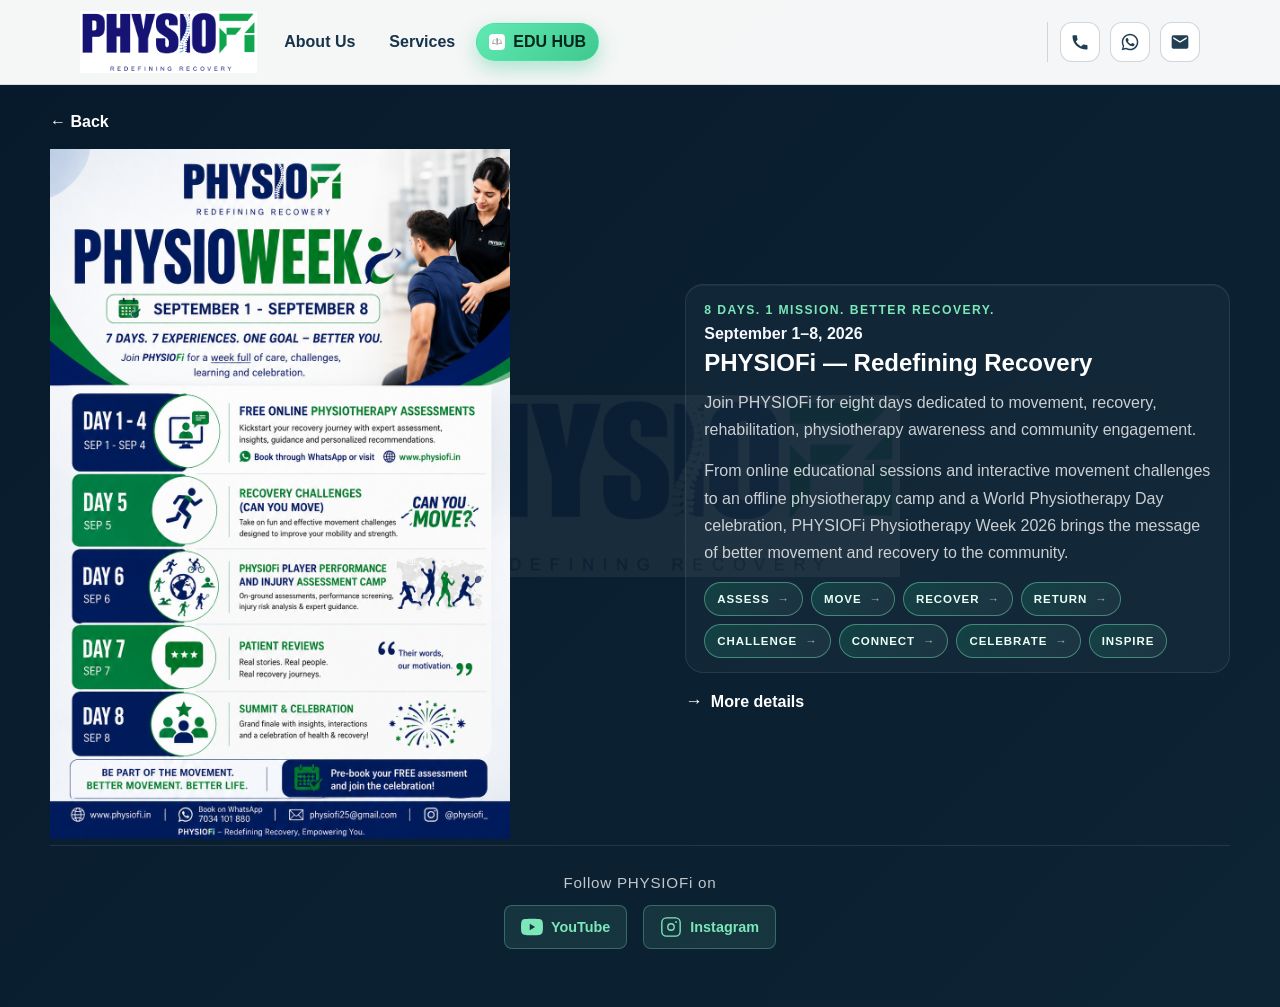
==== commit db7112c6: "Update event-detail.html" ====
--- a/event-detail.html
+++ b/event-detail.html
@@ -3,7 +3,7 @@
   <head>
     <meta charset="UTF-8" />
     <meta name="viewport" content="width=device-width, initial-scale=1.0" />
-    <title>Poster Details</title>
+    <title>PHYSIOFi - Redefining Recovery</title>
     <link rel="stylesheet" href="./styles.css" />
     <link rel="stylesheet" href="event.css" />
   </head>
@@ -191,13 +191,13 @@
                   </div>
                   <div class="event-detail-item">
                     <div class="contact-links">
-                      <a href="tel:9995330769" class="contact-btn call-btn" aria-label="Call 9995330769">
+                      <a href="tel:+919995330769" class="contact-btn call-btn" aria-label="Call +91 99953 30769">
                         <svg viewBox="0 0 24 24" aria-hidden="true">
                           <path d="M6.62 10.79a15.05 15.05 0 0 0 6.59 6.59l2.2-2.2a1 1 0 0 1 1.01-.24c1.12.37 2.33.57 3.58.57a1 1 0 0 1 1 1V20a1 1 0 0 1-1 1C10.07 21 3 13.93 3 5a1 1 0 0 1 1-1h3.5a1 1 0 0 1 1 1c0 1.25.2 2.46.57 3.58a1 1 0 0 1-.24 1.01l-2.2 2.2Z" />
                         </svg>
                         Call
                       </a>
-                      <a href="https://wa.me/9995330769" class="contact-btn whatsapp-btn" target="_blank" aria-label="WhatsApp 9995330769">
+                      <a href="https://wa.me/919995330769" class="contact-btn whatsapp-btn" target="_blank" rel="noopener noreferrer" aria-label="WhatsApp +91 99953 30769">
                         <svg viewBox="0 0 24 24" aria-hidden="true">
                           <path d="M12.04 2C6.53 2 2.07 6.47 2.07 12c0 1.77.46 3.5 1.33 5.03L2 22l5.12-1.35A9.9 9.9 0 0 0 12.04 22c5.51 0 9.96-4.47 9.96-10S17.55 2 12.04 2Zm0 18.2c-1.55 0-3.06-.41-4.39-1.18l-.32-.19-3.04.8.81-2.96-.21-.34A8.17 8.17 0 0 1 3.88 12c0-4.52 3.67-8.2 8.16-8.2 4.5 0 8.16 3.68 8.16 8.2s-3.66 8.2-8.16 8.2Zm4.76-6.17c-.26-.13-1.54-.76-1.78-.85-.24-.09-.41-.13-.58.13-.17.26-.67.85-.82 1.03-.15.17-.3.2-.56.07-.26-.13-1.09-.4-2.07-1.28-.77-.69-1.29-1.54-1.44-1.8-.15-.26-.02-.4.11-.53.12-.12.26-.3.39-.45.13-.15.17-.26.26-.43.09-.17.04-.33-.02-.46-.06-.13-.58-1.39-.8-1.9-.21-.5-.43-.43-.58-.44h-.5c-.17 0-.46.07-.7.33-.24.26-.92.9-.92 2.2s.95 2.56 1.08 2.73c.13.17 1.86 2.85 4.5 3.99.63.27 1.12.43 1.5.55.63.2 1.2.17 1.65.1.5-.07 1.54-.63 1.76-1.24.22-.61.22-1.13.15-1.24-.07-.11-.24-.17-.5-.3Z" />
                         </svg>
@@ -272,6 +272,7 @@
       </article>
     </main>
 
+    <script src="./script.js"></script>
     <script>
       const posterData = {
         1: {
@@ -332,6 +333,22 @@
       if (moreDetailsToggle && moreDetailsPanel) {
         const toggleArrow = moreDetailsToggle.querySelector('.toggle-arrow');
         const toggleLabel = moreDetailsToggle.querySelector('.toggle-label');
+
+        function expandMoreDetailsPanel({ scrollToDay6 = false } = {}) {
+          moreDetailsToggle.setAttribute('aria-expanded', 'true');
+          moreDetailsPanel.hidden = false;
+          toggleArrow.textContent = '←';
+          toggleLabel.textContent = 'Physioweek';
+
+          if (scrollToDay6) {
+            window.requestAnimationFrame(() => {
+              const day6Section = document.getElementById('day-6-section');
+              if (day6Section) {
+                day6Section.scrollIntoView({ behavior: 'smooth', block: 'start' });
+              }
+            });
+          }
+        }
 
         moreDetailsToggle.addEventListener('click', () => {
           const expanded = moreDetailsToggle.getAttribute('aria-expanded') === 'true';
@@ -346,6 +363,19 @@
             toggleLabel.textContent = 'Physioweek';
           }
         });
+
+        const shouldOpenDay6 =
+          window.location.hash === '#day-6-section' || posterId === 3 || posterId === 4;
+
+        if (shouldOpenDay6) {
+          expandMoreDetailsPanel({ scrollToDay6: window.location.hash === '#day-6-section' });
+        }
+
+        window.addEventListener('hashchange', () => {
+          if (window.location.hash === '#day-6-section') {
+            expandMoreDetailsPanel({ scrollToDay6: true });
+          }
+        });
       }
     </script>
   </body>
--- a/styles.css
+++ b/styles.css
@@ -53,6 +53,362 @@
   opacity: 0.06;
   pointer-events: none;
   z-index: 0;
+}
+
+#event-gallery {
+  position: relative;
+  z-index: 2;
+  background: transparent;
+  color: var(--text);
+  padding-top: 8px;
+  margin-top: 0;
+}
+
+#event-gallery .page-shell {
+  max-width: 1400px;
+  margin: 0 auto;
+  padding: 12px 24px 12px;
+}
+
+#event-gallery .event-brand-line {
+  display: inline-flex;
+  align-items: center;
+  gap: 8px;
+  margin: 0 0 10px;
+  padding: 0;
+  border: none;
+  background: transparent;
+  box-shadow: none;
+  border-radius: 0;
+}
+
+#event-gallery .event-brand-word {
+  font-size: 0.9rem;
+  letter-spacing: 0.18em;
+  font-weight: 800;
+  text-transform: uppercase;
+  color: #38e6a0;
+}
+
+#event-gallery .event-brand-by {
+  font-size: 0.72rem;
+  letter-spacing: 0.1em;
+  font-weight: 700;
+  text-transform: lowercase;
+  color: #ffffff;
+}
+
+#event-gallery .event-brand-light {
+  font-weight: 600;
+  text-transform: lowercase;
+  color: #ffffff;
+}
+
+#event-gallery .top-row {
+  position: relative;
+  width: 100%;
+  min-height: 390px;
+  margin-top: 0;
+}
+
+#event-gallery .carousel-section {
+  width: 70%;
+  max-width: 820px;
+  margin: 0 auto;
+}
+
+#event-gallery .carousel {
+  position: relative;
+  width: 70%;
+  height: 290px;
+  margin: 0 auto;
+  background: transparent;
+  border-radius: 20px;
+  overflow: visible;
+  cursor: grab;
+  user-select: none;
+  -webkit-user-select: none;
+}
+
+#event-gallery .carousel:active {
+  cursor: grabbing;
+}
+
+#event-gallery .slides {
+  position: relative;
+  width: 100%;
+  height: 100%;
+  overflow: visible;
+  touch-action: manipulation;
+}
+
+#event-gallery .slide {
+  position: absolute;
+  top: 50%;
+  left: 50%;
+  width: 100%;
+  height: 100%;
+  border-radius: 18px;
+  overflow: hidden;
+  background: #000;
+  box-shadow: 0 16px 30px rgba(18, 15, 29, 0.18);
+  transition: transform 0.7s cubic-bezier(0.22, 1, 0.36, 1), opacity 0.7s ease, visibility 0.7s ease, filter 0.7s ease;
+  transform: translate(-50%, -50%) scale(0.84);
+  opacity: 0;
+  visibility: hidden;
+  cursor: pointer;
+  pointer-events: auto;
+  -webkit-tap-highlight-color: transparent;
+}
+
+#event-gallery .slide.active {
+  opacity: 1;
+  visibility: visible;
+  transform: translate(-50%, -50%) scale(1);
+  z-index: 3;
+}
+
+#event-gallery .slide.left-side {
+  left: 19%;
+  width: 82%;
+  transform: translate(-50%, -50%) scale(0.9);
+  opacity: 0.75;
+  filter: saturate(0.8) brightness(0.8);
+  z-index: 2;
+}
+
+#event-gallery .slide.right-side {
+  left: 81%;
+  width: 82%;
+  transform: translate(-50%, -50%) scale(0.9);
+  opacity: 0.75;
+  filter: saturate(0.8) brightness(0.8);
+  z-index: 2;
+}
+
+#event-gallery .slide img {
+  width: 100%;
+  height: 100%;
+  object-fit: contain;
+  display: block;
+  background: #f3f0ff;
+}
+
+#event-gallery .carousel-btn {
+  position: absolute;
+  top: 50%;
+  transform: translateY(-50%);
+  z-index: 5;
+  width: 46px;
+  height: 46px;
+  border: none;
+  border-radius: 50%;
+  background: rgba(18, 15, 29, 0.7);
+  color: #fff;
+  font-size: 1.4rem;
+  cursor: pointer;
+  transition: background 0.25s ease, transform 0.25s ease, box-shadow 0.25s ease;
+  box-shadow: 0 10px 18px rgba(18, 15, 29, 0.18);
+}
+
+#event-gallery .carousel-btn:hover {
+  background: rgba(18, 15, 29, 0.88);
+  transform: translateY(-50%) scale(1.04);
+}
+
+#event-gallery .carousel-btn.prev {
+  left: 12px;
+}
+
+#event-gallery .carousel-btn.next {
+  right: 12px;
+}
+
+#event-gallery .carousel-dots {
+  display: flex;
+  justify-content: center;
+  gap: 12px;
+  margin-top: 12px;
+}
+
+#event-gallery .carousel-dot {
+  width: 12px;
+  height: 12px;
+  border: none;
+  border-radius: 50%;
+  background: rgba(109, 78, 234, 0.28);
+  cursor: pointer;
+  transition: transform 0.2s ease, background 0.2s ease;
+}
+
+#event-gallery .carousel-dot.active {
+  background: #6d4eea;
+  transform: scale(1.15);
+}
+
+#event-gallery .side-poster {
+  position: fixed;
+  right: 20px;
+  bottom: 18px;
+  top: auto;
+  width: 170px;
+  margin: 0;
+  background: transparent;
+  border: none;
+  border-radius: 0;
+  padding: 0;
+  box-shadow: none;
+  transition: opacity 0.25s ease, transform 0.25s ease;
+  z-index: 80;
+  pointer-events: auto;
+  touch-action: manipulation;
+}
+
+#event-gallery .side-poster.hidden {
+  display: none;
+}
+
+#event-gallery .close-side-poster {
+  position: absolute;
+  top: -8px;
+  right: -2px;
+  z-index: 2;
+  width: 28px;
+  height: 28px;
+  border: none;
+  border-radius: 50%;
+  background: rgba(15, 19, 31, 0.7);
+  color: #fff;
+  font-size: 1rem;
+  cursor: pointer;
+}
+
+#event-gallery .side-poster-link {
+  display: block;
+  overflow: visible;
+  border-radius: 0;
+  margin-top: 0;
+  background: transparent;
+}
+
+#event-gallery .side-poster-link img {
+  width: 100%;
+  height: 220px;
+  object-fit: contain;
+  display: block;
+  background: transparent;
+}
+
+@media (max-width: 900px) {
+  #event-gallery .page-shell {
+    padding: 10px 14px 0;
+  }
+
+  #event-gallery .top-row {
+    min-height: 320px;
+  }
+
+  #event-gallery .carousel-section {
+    width: min(100%, 680px);
+  }
+
+  #event-gallery .carousel {
+    width: min(100%, 520px);
+    height: min(58vw, 330px);
+  }
+
+  #event-gallery .slide {
+    width: 88%;
+  }
+
+  #event-gallery .slide.left-side,
+  #event-gallery .slide.right-side {
+    width: 74%;
+  }
+
+  #event-gallery .side-poster {
+    position: fixed;
+    right: 12px;
+    bottom: 14px;
+    width: 128px;
+    margin: 0;
+    z-index: 80;
+  }
+
+  #event-gallery .side-poster-link img {
+    height: 170px;
+  }
+}
+
+@media (max-width: 640px) {
+  #event-gallery .page-shell {
+    padding: 8px 10px 0;
+  }
+
+  #event-gallery .top-row {
+    min-height: 260px;
+    display: flex;
+    flex-direction: column;
+    align-items: center;
+  }
+
+  #event-gallery .carousel-section {
+    width: 100%;
+  }
+
+  #event-gallery .carousel {
+    width: 100%;
+    height: 240px;
+  }
+
+  #event-gallery .slide {
+    width: 92%;
+    border-radius: 12px;
+  }
+
+  #event-gallery .slide.left-side,
+  #event-gallery .slide.right-side {
+    width: 78%;
+  }
+
+  #event-gallery .carousel-btn {
+    width: 38px;
+    height: 38px;
+    font-size: 1rem;
+  }
+
+  #event-gallery .carousel-btn.prev {
+    left: 6px;
+  }
+
+  #event-gallery .carousel-btn.next {
+    right: 6px;
+  }
+
+  #event-gallery .carousel-dots {
+    margin-top: 10px;
+  }
+
+  #event-gallery .side-poster {
+    position: fixed;
+    right: 10px;
+    bottom: 12px;
+    width: 96px;
+    margin: 0;
+    z-index: 80;
+  }
+
+  #event-gallery .side-poster-link img {
+    height: 128px;
+  }
+
+  #event-gallery .close-side-poster {
+    width: 24px;
+    height: 24px;
+    top: -6px;
+    right: -4px;
+    font-size: 0.85rem;
+  }
 }
 
 .topbar,
@@ -1187,79 +1543,28 @@
   }
 }
 
-/* ---------------------------------------------------------
-   MOBILE ONLY - These rules are INVISIBLE to Desktop
-   --------------------------------------------------------- */
-@media screen and (max-width: 768px) {
-    
-    /* 1. Shrink the logo ONLY on phones */
-    /* If your logo has a different class name, use that here */
-    header img, .logo img, .navbar-brand img {
-        max-width: 160px !important; 
-        height: auto !important;
-        margin: 0 auto !important;
-        display: block !important;
-    }
-
-    /* 2. Stack the Header elements */
-    header, .header-container {
-        flex-direction: column !important;
-        height: auto !important;
-        padding: 15px 0 !important;
-        text-align: center;
-    }
-
-    /* 3. Stop the horizontal "Wobble" and grey space */
-    html, body {
-        overflow-x: hidden !important;
-        width: 100% !important;
-        position: relative;
-    }
-
-    /* 4. Fix the "Edu Hub" and Content Alignment */
-    .container, .content-section, .edu-hub-container {
-        width: 90% !important; /* Centers it with clean side-margins */
-        margin: 0 auto !important;
-        box-sizing: border-box !important;
-    }
-
-    /* 5. Force the cards to stack neatly */
-    .service-grid {
-        display: flex !important;
-        flex-direction: column !important;
-        align-items: center !important;
-    }
-
-    .card, .service-card {
-        width: 100% !important;
-        max-width: 320px; /* Keeps cards from becoming too "stretched" */
-    }
-}
-/* ---------------------------------------------------------
-/* This targets the body ONLY when the modal is open */
+@media (max-width: 560px) {
+  .service-grid {
+    grid-template-columns: 1fr;
+  }
+  /* This targets the body ONLY when the modal is open */
+
+}
+/* Update this block in your CSS */
 body.is-booking-open {
-  /* 1. Stops Desktop/Laptop scrolling */
-  overflow: hidden !important; 
-
-  /* 2. Stops Mobile Touch scrolling */
-  touch-action: none !important; 
-  -webkit-overflow-scrolling: none;
-
-  /* 3. Fixes the "White Background" issue */
-  /* Ensures the body stays the full size of the screen and keeps its color */
-  height: 100vh !important;
-  width: 100% !important;
-  background-color: #0a192f !important; /* REPLACE with your site's dark color code */
-}
-
-/* Ensure the Modal itself has a solid or semi-transparent background */
-#bookingModal {
-  position: fixed;
-  top: 0;
-  left: 0;
-  width: 100%;
-  height: 100%;
-  background-color: rgba(10, 25, 47, 0.9); /* Dark background with slight transparency */
-  z-index: 1000;
-  overflow-y: auto; /* Allows the FORM to scroll if it's longer than the screen */
-}
+  overflow: hidden !important; /* Stops the scroll */
+  touch-action: none;          /* Extra protection for mobile swiping */
+  -ms-touch-action: none;
+}
+
+/* Ensure your blur code still has the right background */
+body.is-booking-open .topbar,
+body.is-booking-open main,
+body.is-booking-open .footer {
+  filter: blur(5px);
+  pointer-events: none;
+  user-select: none;
+  /* Add this line below to make sure the background doesn't turn white */
+  background-color: inherit; 
+}
+
--- a/event.css
+++ b/event.css
@@ -50,6 +50,9 @@
   box-shadow: none;
   border: none;
   margin: 0 auto;
+  display: flex;
+  flex-direction: column;
+  min-height: calc(100vh - 56px);
 }
 
 .detail-header {
@@ -219,13 +222,15 @@
   max-height: 0;
   overflow: hidden;
   opacity: 0;
+  pointer-events: none;
   transition: max-height 0.5s ease, opacity 0.28s ease, margin-top 0.28s ease;
 }
 
 .more-details-panel:not([hidden]) {
-  max-height: 2200px;
+  max-height: none;
   opacity: 1;
   overflow: visible;
+  pointer-events: auto;
 }
 
 .more-details-panel[hidden] {
@@ -309,6 +314,7 @@
   padding: 16px 0;
   border-top: 1px solid rgba(255, 255, 255, 0.08);
   border-bottom: 1px solid rgba(255, 255, 255, 0.08);
+  scroll-margin-top: 88px;
 }
 
 .day-card__copy {
@@ -371,6 +377,7 @@
 
 .contact-links {
   display: flex;
+  flex-wrap: wrap;
   gap: 10px;
   margin-top: 8px;
 }
@@ -410,14 +417,19 @@
 }
 
 .social-footer {
-  margin-top: 42px;
+  margin-top: auto;
   padding-top: 28px;
+  padding-bottom: 8px;
   border-top: 1px solid rgba(255, 255, 255, 0.1);
   text-align: center;
   display: flex;
   flex-direction: column;
   align-items: center;
   gap: 14px;
+  flex-shrink: 0;
+  clear: both;
+  position: relative;
+  z-index: 2;
 }
 
 .follow-text {
@@ -463,6 +475,10 @@
 }
 
 @media (max-width: 760px) {
+  .detail-page {
+    padding: 20px 14px 40px;
+  }
+
   .detail-content {
     grid-template-columns: 1fr;
     gap: 20px;
@@ -473,39 +489,113 @@
   }
 
   .detail-image img {
+    width: 100%;
+    max-width: 100%;
     max-height: 52vh;
   }
 
   .detail-info {
     padding: 0;
+    width: 100%;
   }
 
   .week-summary {
     padding: 16px 14px 12px;
+  }
+
+  .journey-steps {
+    gap: 6px;
   }
 
   .journey-step {
     font-size: 0.66rem;
     letter-spacing: 0.06em;
     padding: 7px 10px;
+    white-space: normal;
+    text-align: center;
+  }
+
+  .journey-step:not(:last-child)::after {
+    display: none;
+  }
+
+  .more-details-panel:not([hidden]) {
+    margin-top: 20px;
+    margin-bottom: 8px;
   }
 
   .event-itinerary {
     display: flex;
     flex-direction: column;
+    gap: 20px;
+  }
+
+  .day-card {
+    min-width: 0;
+    width: 100%;
   }
 
   .day-card--featured {
     flex-direction: column;
+    gap: 16px;
+    margin-bottom: 12px;
+    padding-bottom: 24px;
+  }
+
+  .day-card__copy {
+    width: 100%;
+    min-width: 0;
+  }
+
+  .day-6-details {
+    margin-bottom: 4px;
   }
 
   .day-card__visual {
     flex-basis: auto;
     width: 100%;
     max-width: 100%;
+    order: 2;
   }
 
   .day-card__visual img {
     min-height: 180px;
   }
-}
+
+  .contact-links {
+    width: 100%;
+    flex-direction: column;
+  }
+
+  .contact-btn {
+    flex: 1 1 100%;
+    width: 100%;
+    min-width: 0;
+    justify-content: center;
+  }
+
+  .register-text {
+    margin-top: 12px !important;
+  }
+
+  .social-footer {
+    margin-top: 32px;
+    padding-top: 24px;
+    width: 100%;
+  }
+
+  .social-links {
+    flex-direction: column;
+    align-items: stretch;
+    width: 100%;
+    gap: 12px;
+    padding: 0;
+  }
+
+  .social-btn {
+    width: 100%;
+    flex: none;
+    justify-content: center;
+    min-width: 0;
+  }
+}
